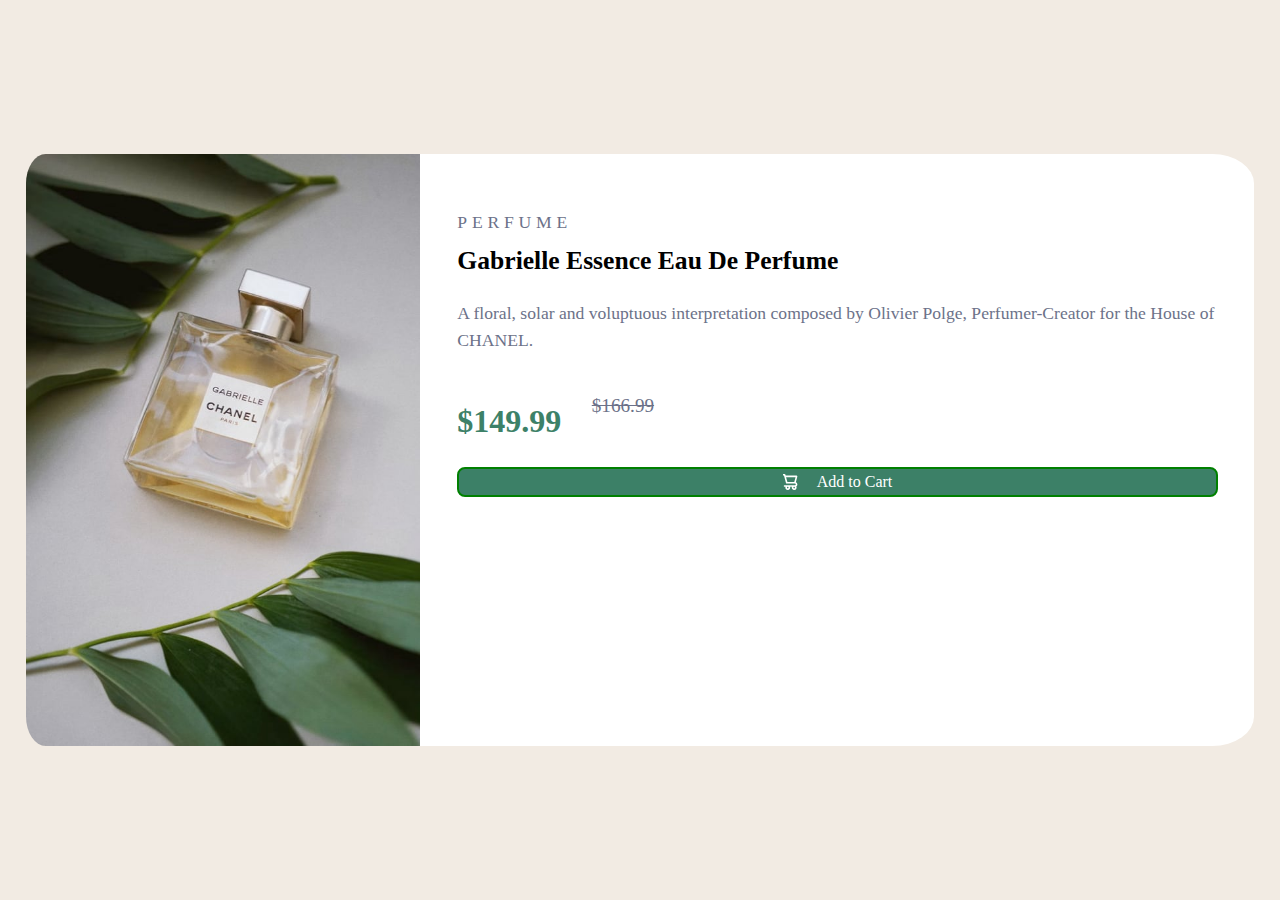
==== index.html @ 382ee3ce "Update index.html" ====
<!DOCTYPE html>
<html lang="en">

  <head>
    <meta charset="utf-8">
    <meta name="viewport" content="width=device-width initial-scale=1.0">
    <link rel="stylesheet" href="style.css">
    <title>Product Preview Card Component</title>  
  </head>  
  <body>  
  	<article>   	  	
  	  <div>  	  
  	    <picture>   		 		  
           <source media="(min-width: 600px)" srcset="image-product-desktop.jpg">                  
            <img src="image-product-mobile.jpg" alt="image of a perfume bottle">                
         </picture>            
        </div>  		 	
  		  <div class="card-content">
  		    <p class="category">Perfume</p>
  		    <h1 class="main-heading">Gabrielle Essence Eau De Perfume</h1>
  		    <p class="teaser">A floral, solar and voluptuous interpretation composed by Olivier Polge, Perfumer-Creator for the House of CHANEL.</p>
  		    <p class="price-items"> 		  
  		      <span class="new-price">$149.99</span>  		    
  		      <del class="old-price"><span aria-label="This is the old price which gets displayed as deleted">$166.99</span></del>
  		    </p>         
  		    <button class="btn">
  		      <svg width="15" height="16" focusable=“false” aria-hidden=“true” xmlns="http://www.w3.org/2000/svg" fill="currentColor" ><path d="M14.383 10.388a2.397 2.397 0 0 0-1.518-2.222l1.494-5.593a.8.8 0 0 0-.144-.695.8.8 0 0 0-.631-.28H2.637L2.373.591A.8.8 0 0 0 1.598 0H0v1.598h.983l1.982 7.4a.8.8 0 0 0 .799.59h8.222a.8.8 0 0 1 0 1.599H1.598a.8.8 0 1 0 0 1.598h.943a2.397 2.397 0 1 0 4.507 0h1.885a2.397 2.397 0 1 0 4.331-.376 2.397 2.397 0 0 0 1.12-2.021ZM11.26 7.99H4.395L3.068 3.196h9.477L11.26 7.991Zm-6.465 6.392a.8.8 0 1 1 0-1.598.8.8 0 0 1 0 1.598Zm6.393 0a.8.8 0 1 1 0-1.598.8.8 0 0 1 0 1.598Z" /></svg>
  		      <!--span class="add-to-cart">Add to Cart</span-->
            <span class="add-to-cart">Add to Cart</span>
  		    </button>
  		</div>
  	</article>  
  </body>
</html>
---- style.css ----
/***** Start the CSS Reset by Josh Comeau *****/

/*
  1. Use a more-intuitive box-sizing model.
*/
*, *::before, *::after {
  box-sizing: border-box;
}
/*
  2. Remove default margin
*/
* {
  margin: 0;
}
/*
  3. Allow percentage-based heights in the application
*/
html, body {
  height: 100%;
}
/*
  Typographic tweaks!
  4. Add accessible line-height
  5. Improve text rendering
*/
body {
  -webkit-font-smoothing: antialiased;
  line-height: 1.5;
  
}
/*
  6. Improve media defaults
*/
 img, picture, video, canvas, svg {
  display: block;
  max-width: 100%;
}
/*
  7. Remove built-in form typography styles
*/
input, button, textarea, select {
  font: inherit;
}
/*
  8. Avoid text overflows
*/
p, h1, h2, h3, h4, h5, h6 {
  overflow-wrap: break-word;
}

/***** End the CSS Reset by Josh Comeau and let's get to work *****/

/***** Start styling for mobile devices *****/


body {
    background-color: hsl(30, 38%, 92%);
    display: flex;
    flex-direction: column;
    justify-content: center;
    align-items: center;
    min-height: 100vh;
}

:root {
  --my-bottom-margin: 3%;
}

article {
   padding: 2%;    
}

img {
  border-radius: 5% 5% 0 0;
}

.category {    
    font-family: 'Montserrat', serif;
    font-style: normal;
    font-weight: 500;
    font-size: 1.1rem;
    line-height: 0.9rem;
    letter-spacing: 0.3rem;
    color: #6C7289;
    text-transform: uppercase; 
    padding-top: 1.5rem;
    padding-bottom: 1.5rem;   
}

.card-content {
  background-color: white;
  border-radius: 0 0 5% 5%;
  padding: 3%;

}

h1 {
    margin-bottom: var(--my-bottom-margin);
    font-family: 'Fraunces', serif;
    font-style: normal;
    font-weight: 700;
    font-size: 1.6rem;
    line-height: 2rem;
}

.teaser {
    margin-bottom: var(--my-bottom-margin);
    font-family: 'Montserrat', serif;
    font-style: normal;
    font-weight: 500;
    font-size: 1.1rem;
    line-height: 1.7rem;
    color: #6C7289;
}

.price-items {
    display: flex;
    justify-content: left;
    align-items: center;
    gap: 4%;
}

.new-price {
    font-family: 'Fraunces', serif;
    font-style: normal;
    font-weight: 700;
    font-size: 2rem;
    line-height: 2rem;
    color: #3D8168;
    
}

.old-price {
    color: #6C7289;
    font-family: 'Montserrat', serif;
    font-style: normal;
    font-weight: 500;
    font-size: 1.2rem;
    line-height: 1.4rem;
    text-decoration-line: line-through;    
}

del {
  padding-bottom: 4%;
}

span.add-to-cart {
    color: white;
}

.btn {
  display: flex;
  justify-content: center;
  align-items: center;
  gap: 1.2rem;
  background: hsl(158, 36%, 37%);
  font-size: 1rem;
  border: 0.125rem solid green;
  border-radius: 0.5rem;
  width: 100%;
}

svg {
    fill: currentColor;
    color: white;
}

/***** Finish styling for mobile devices *****/

/**** Start styling for desktops with viewports wider than 600px *****/

@media only screen and (min-width: 600px) {

article {
  display: flex;
  flex-direction: row;
  
}

img {
   border-radius: 5% 0 0 5%;
   flex: 1 1 100%;
   
}

.card-content {  
  border-radius: 0 5% 5% 0%;
  flex: 1 1 100%;
}

.category {
  padding-bottom: 1rem;
}

.teaser {
  padding-bottom: 1em;
}

.price-items {
  padding-bottom: 1.2rem;
}


} 

/***** End media query for desktops *****/
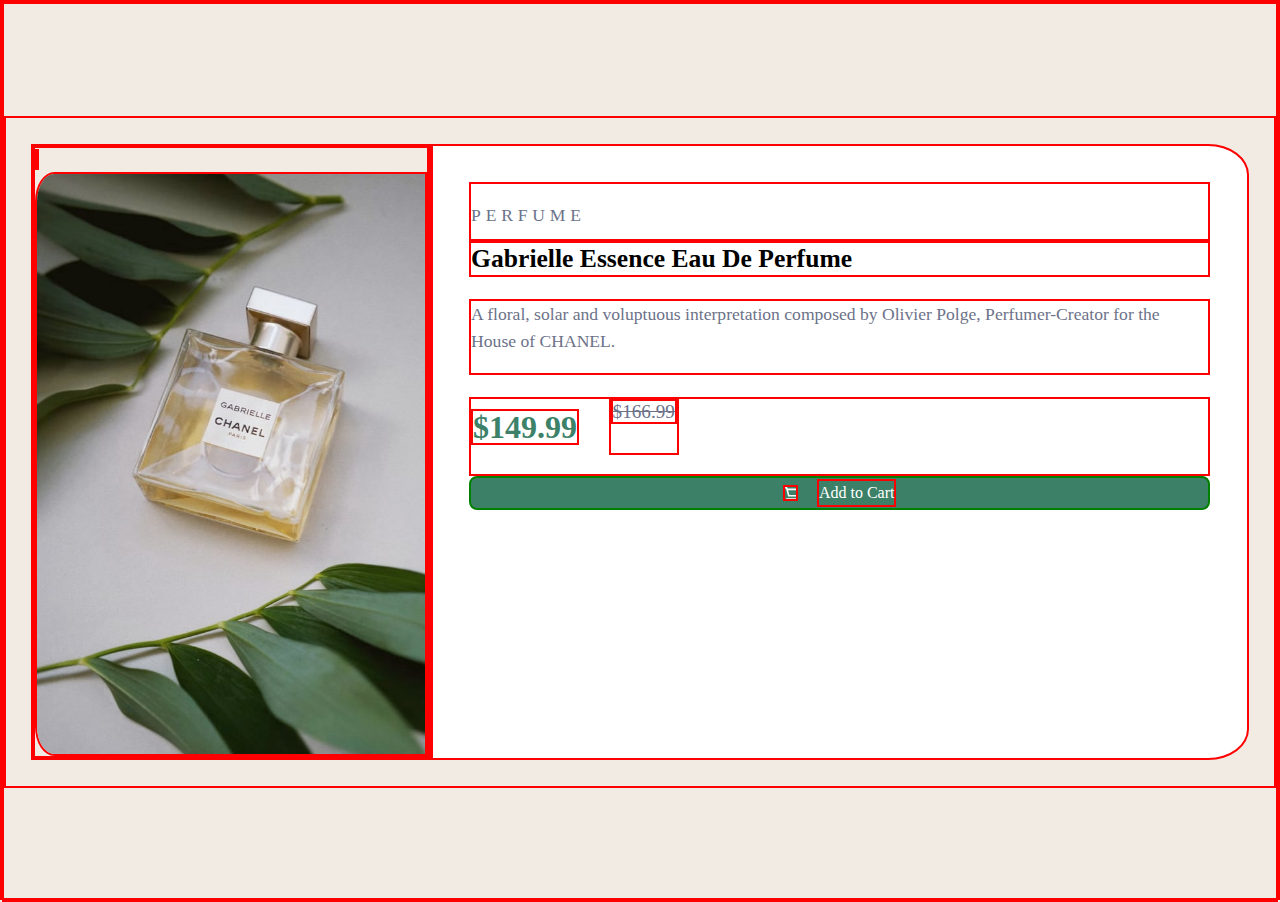
==== commit 134cc936: "Update index.html" ====
--- a/index.html
+++ b/index.html
@@ -6,6 +6,56 @@
     <meta name="viewport" content="width=device-width initial-scale=1.0">
     <link rel="stylesheet" href="style.css">
     <title>Product Preview Card Component</title>  
+    
+    <style type="text/css">
+       @media (orientation: landscape) {
+      
+         * {
+           border: 2px solid red;
+         }
+         
+         
+article {
+  display: flex;
+  flex-direction: row;
+  
+}
+
+img {
+   border-radius: 5% 0 0 5%;
+   flex: 1 1 100%;
+   
+}
+
+.card-content {  
+  border-radius: 0 5% 5% 0%;
+  flex: 1 1 100%;
+}
+
+.category {
+  padding-bottom: 1rem;
+}
+
+.teaser {
+  padding-bottom: 1em;
+}
+
+.price-items {
+  padding-bottom: 1.2rem;
+}
+      
+      
+      }
+</style>
+    
+    
+    
+    
+    
+    
+    
+    
+    
   </head>  
   <body>  
   	<article>   	  	
@@ -25,8 +75,7 @@
   		    </p>         
   		    <button class="btn">
   		      <svg width="15" height="16" focusable=“false” aria-hidden=“true” xmlns="http://www.w3.org/2000/svg" fill="currentColor" ><path d="M14.383 10.388a2.397 2.397 0 0 0-1.518-2.222l1.494-5.593a.8.8 0 0 0-.144-.695.8.8 0 0 0-.631-.28H2.637L2.373.591A.8.8 0 0 0 1.598 0H0v1.598h.983l1.982 7.4a.8.8 0 0 0 .799.59h8.222a.8.8 0 0 1 0 1.599H1.598a.8.8 0 1 0 0 1.598h.943a2.397 2.397 0 1 0 4.507 0h1.885a2.397 2.397 0 1 0 4.331-.376 2.397 2.397 0 0 0 1.12-2.021ZM11.26 7.99H4.395L3.068 3.196h9.477L11.26 7.991Zm-6.465 6.392a.8.8 0 1 1 0-1.598.8.8 0 0 1 0 1.598Zm6.393 0a.8.8 0 1 1 0-1.598.8.8 0 0 1 0 1.598Z" /></svg>
-  		      <!--span class="add-to-cart">Add to Cart</span-->
-            <span class="add-to-cart">Add to Cart</span>
+  		      <span class="add-to-cart">Add to Cart</span>
   		    </button>
   		</div>
   	</article>  
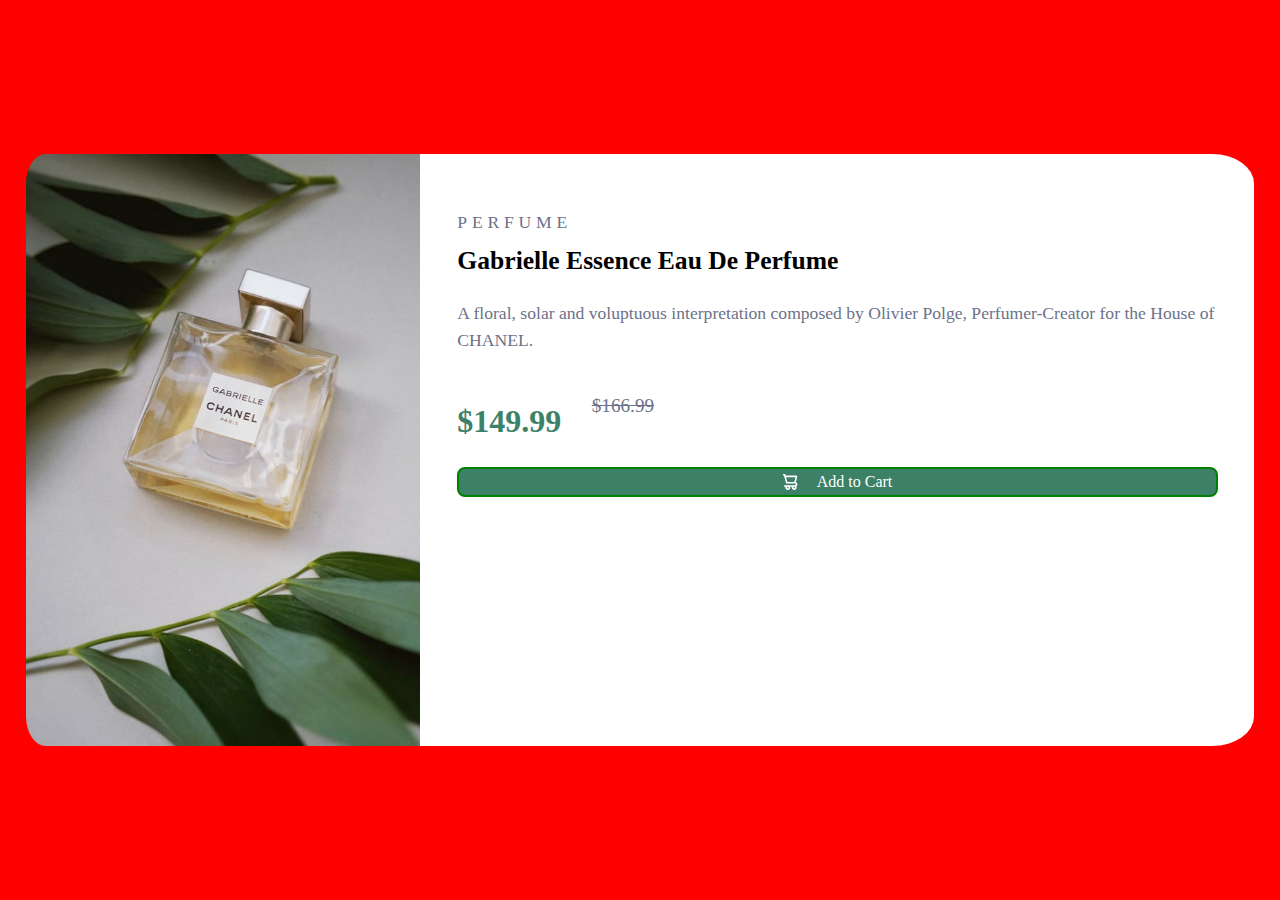
==== commit ac7502f0: "Update index.html" ====
--- a/index.html
+++ b/index.html
@@ -10,8 +10,8 @@
     <style type="text/css">
        @media (orientation: landscape) {
       
-         * {
-           border: 2px solid red;
+         body {
+           background-color: red;
          }
          
          
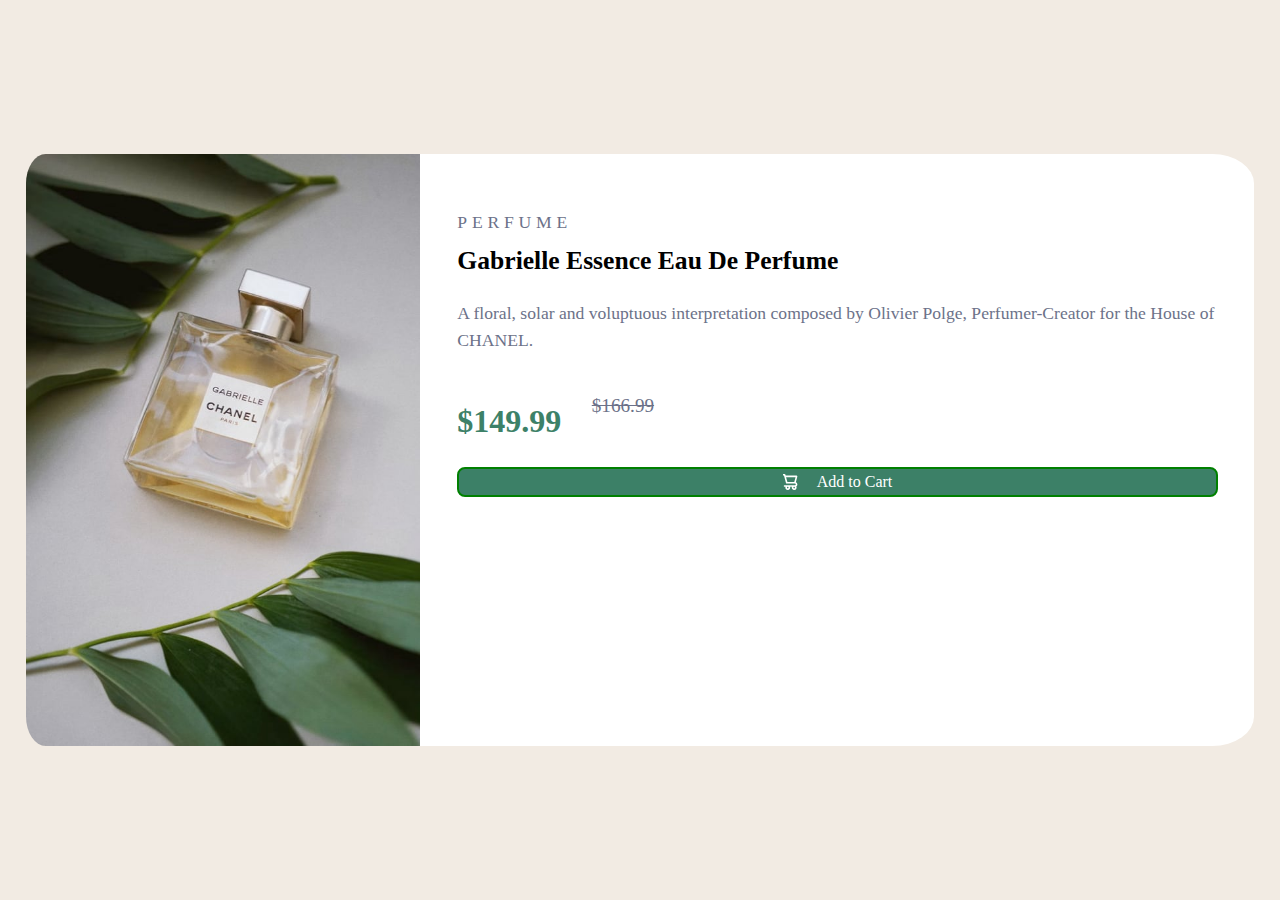
==== commit 0832df71: "Update index.html" ====
--- a/index.html
+++ b/index.html
@@ -5,56 +5,7 @@
     <meta charset="utf-8">
     <meta name="viewport" content="width=device-width initial-scale=1.0">
     <link rel="stylesheet" href="style.css">
-    <title>Product Preview Card Component</title>  
-    
-    <style type="text/css">
-       @media (orientation: landscape) {
-      
-         body {
-           background-color: red;
-         }
-         
-         
-article {
-  display: flex;
-  flex-direction: row;
-  
-}
-
-img {
-   border-radius: 5% 0 0 5%;
-   flex: 1 1 100%;
-   
-}
-
-.card-content {  
-  border-radius: 0 5% 5% 0%;
-  flex: 1 1 100%;
-}
-
-.category {
-  padding-bottom: 1rem;
-}
-
-.teaser {
-  padding-bottom: 1em;
-}
-
-.price-items {
-  padding-bottom: 1.2rem;
-}
-      
-      
-      }
-</style>
-    
-    
-    
-    
-    
-    
-    
-    
+    <title>Product Preview Card Component</title>    
     
   </head>  
   <body>  
